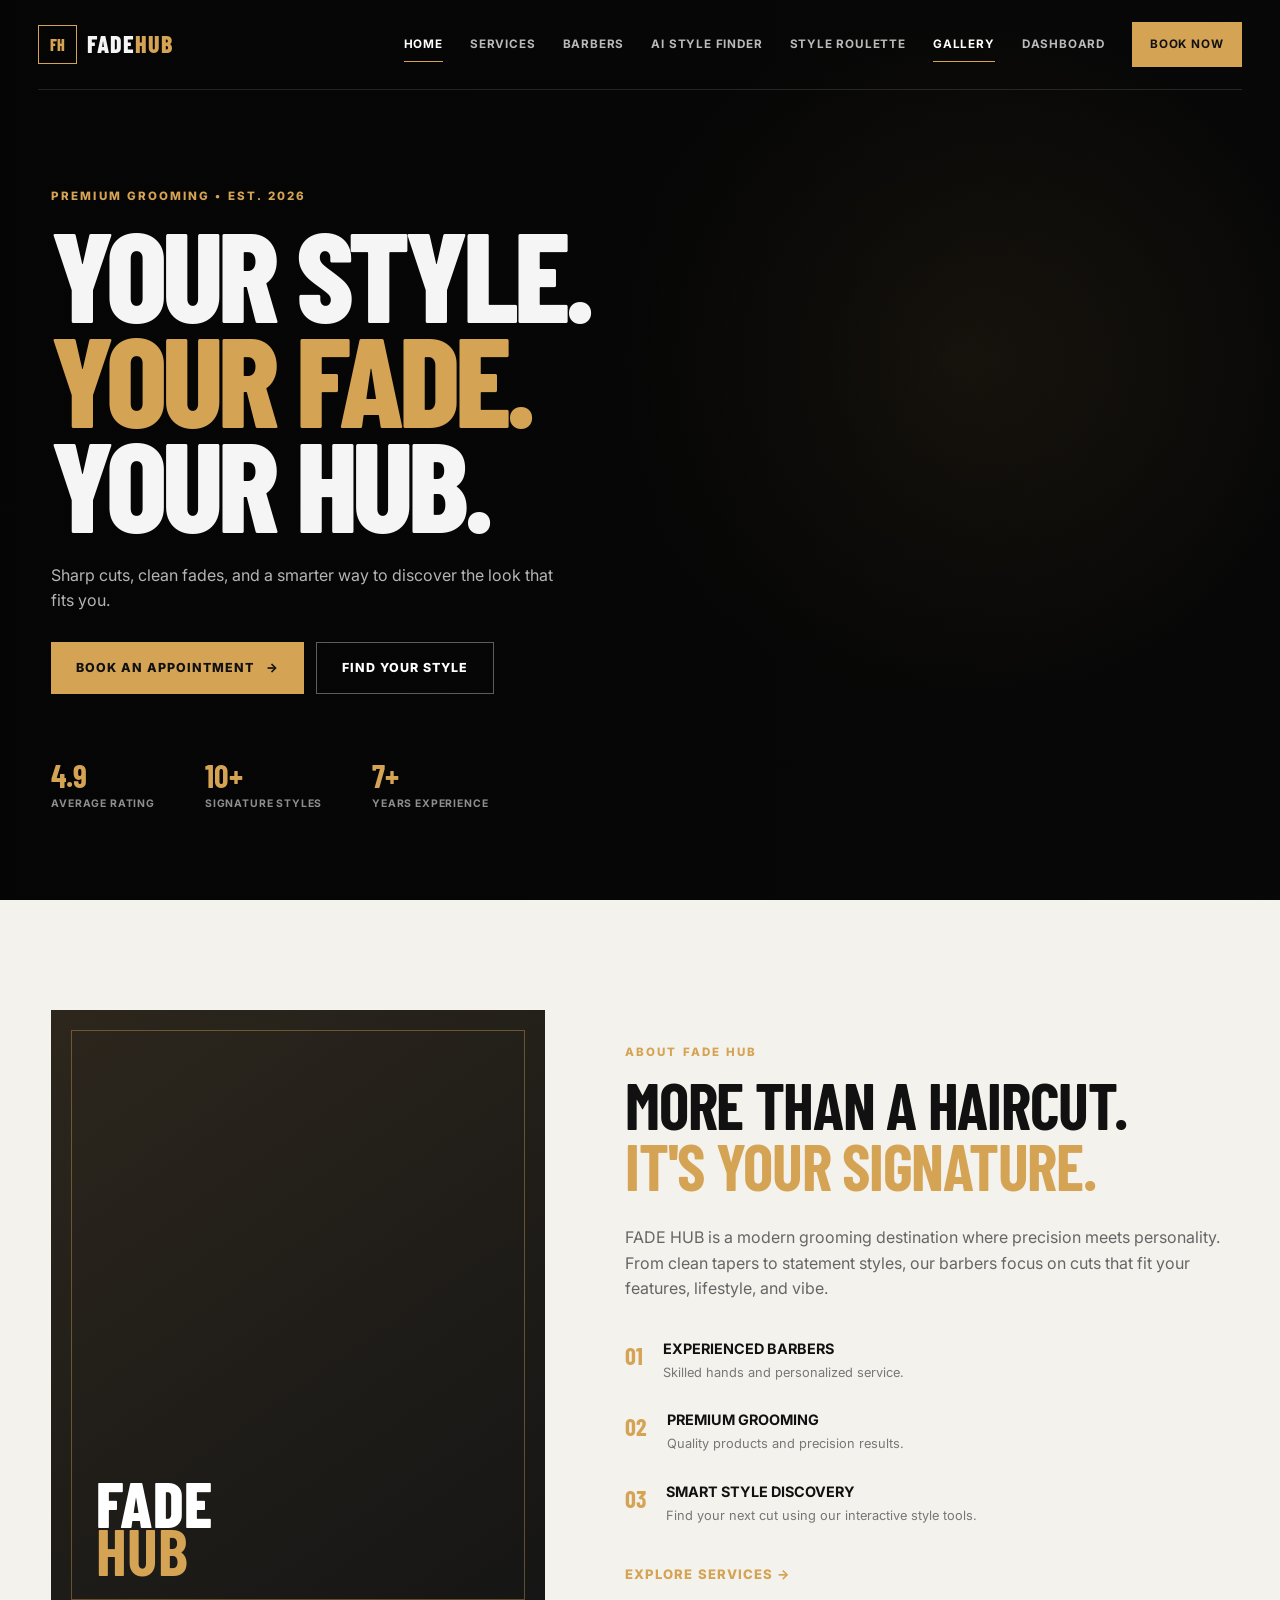
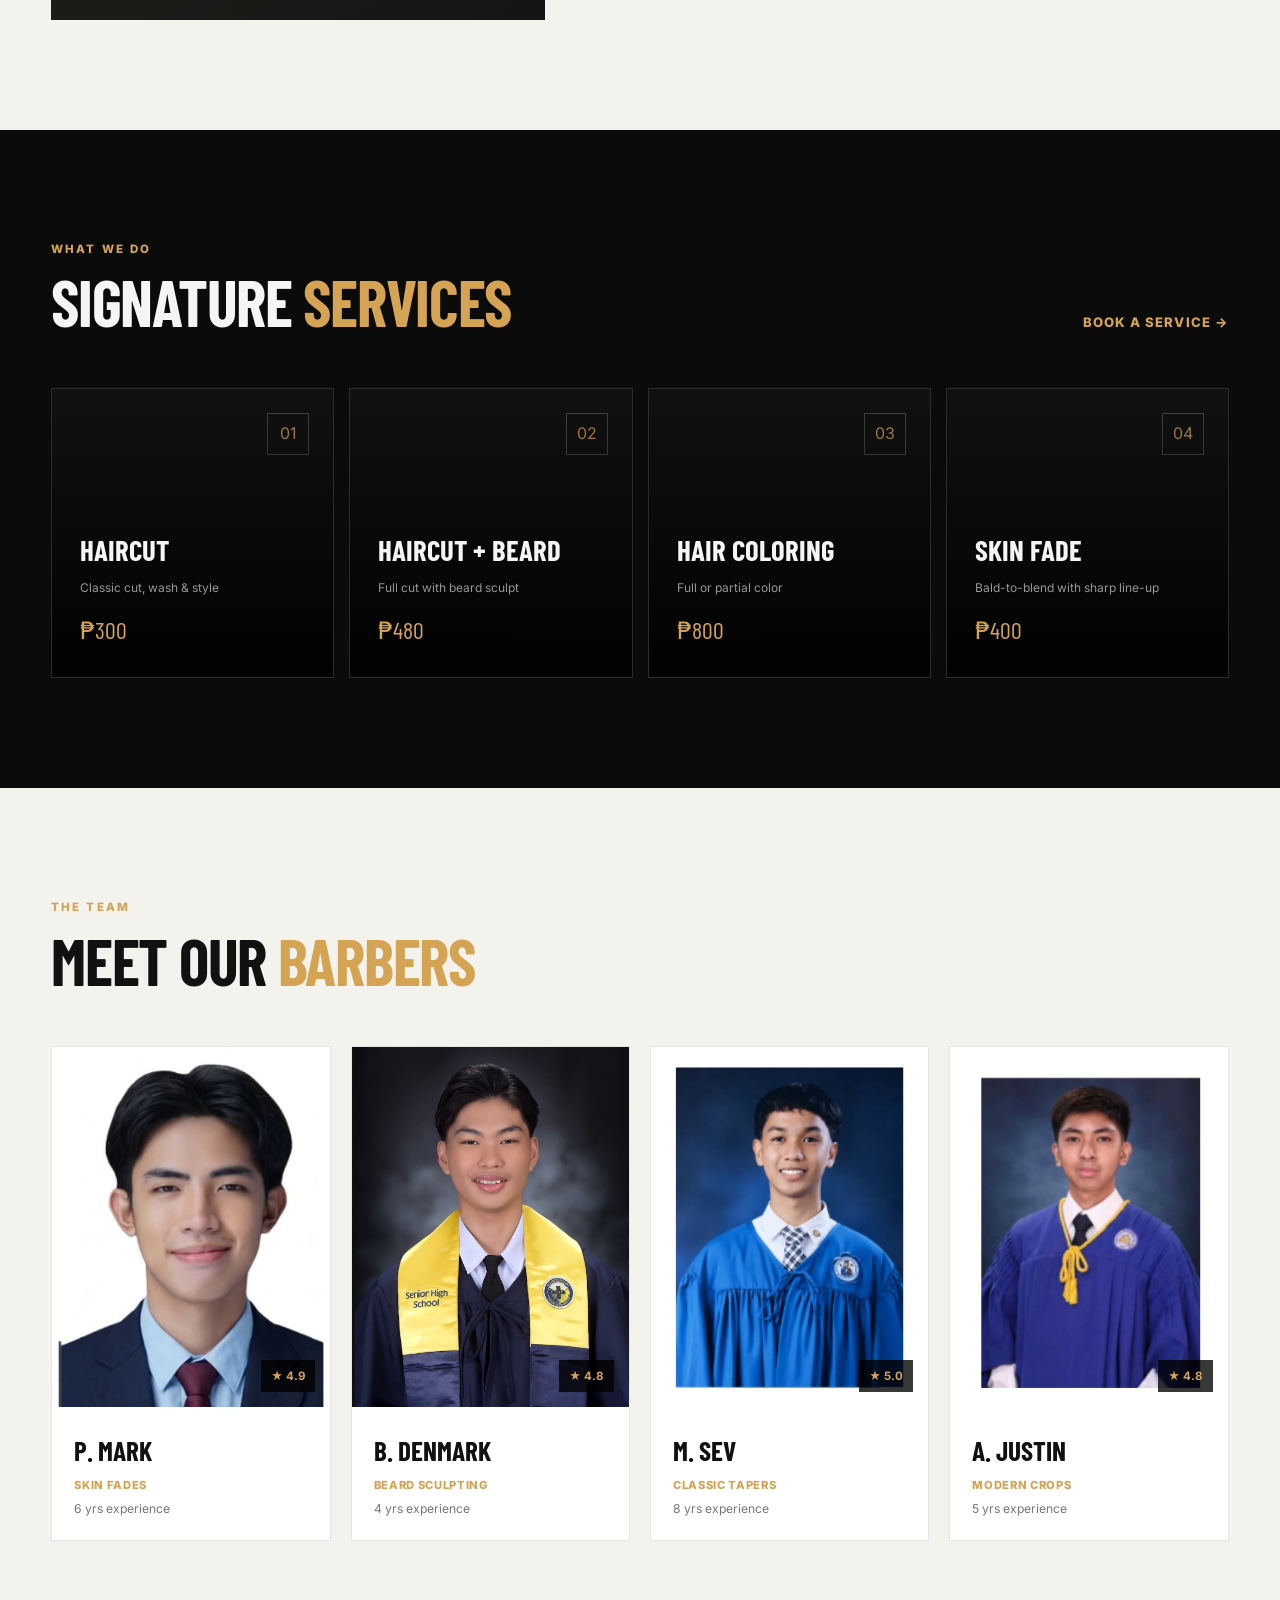
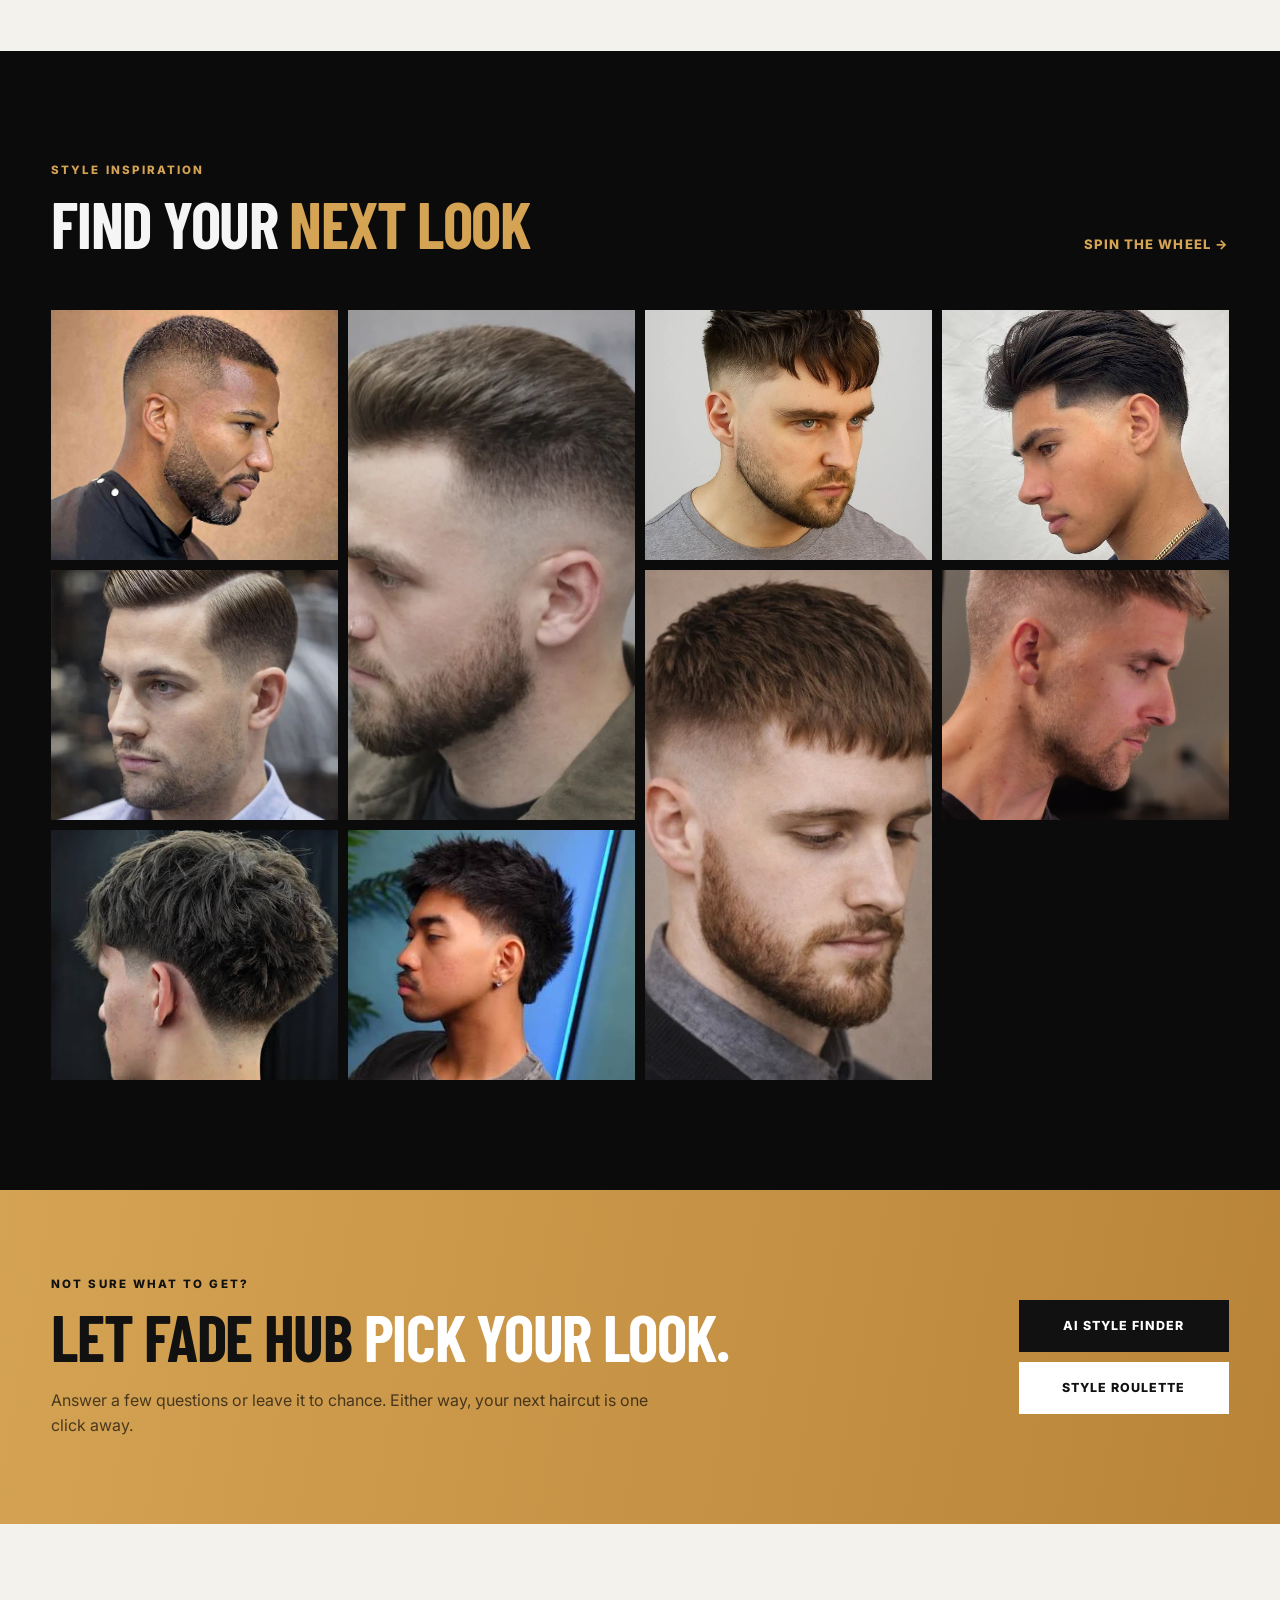
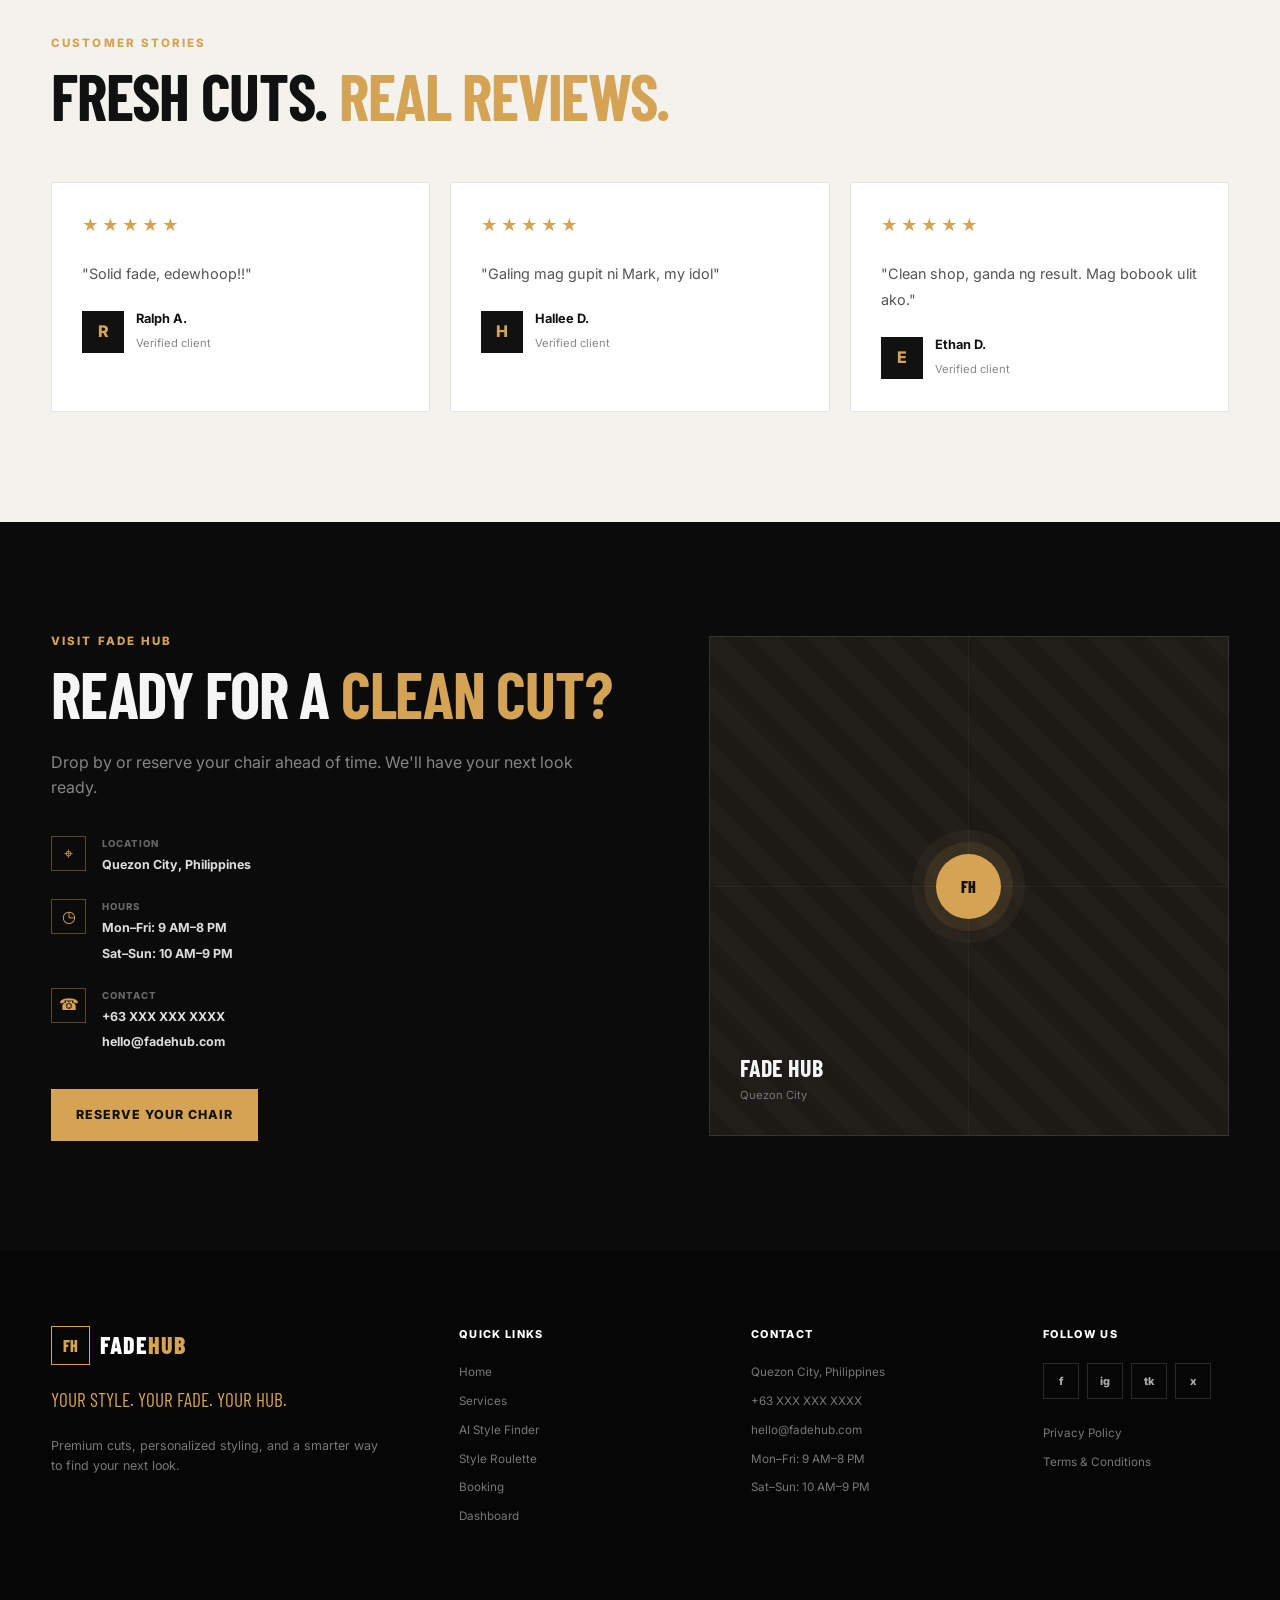
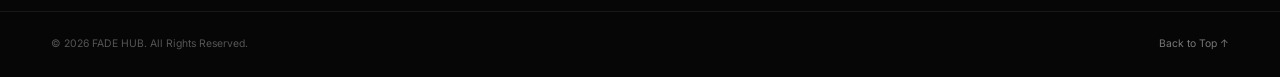
==== index.html @ aabc038d "Add files via upload" ====
<!DOCTYPE html>
<html lang="en">
<head>
    <meta charset="UTF-8">
    <meta name="viewport" content="width=device-width, initial-scale=1.0">

    <title>FADE HUB | Premium Barbershop</title>

    <meta
        name="description"
        content="FADE HUB — Premium grooming, modern styles, and personalized barbering."
    >

    <link rel="preconnect" href="https://fonts.googleapis.com">
    <link rel="preconnect" href="https://fonts.gstatic.com" crossorigin>

    <link
        href="https://fonts.googleapis.com/css2?family=Barlow+Condensed:wght@500;600;700;800&family=Inter:wght@400;500;600;700;800&display=swap"
        rel="stylesheet"
    >

    <link rel="stylesheet" href="style.css">
</head>

<body>

<!-- =========================
     HEADER
========================= -->

<header class="site-header">

    <nav class="navbar">

        <a href="index.html" class="logo">
            <span class="logo-box">FH</span>

            <span class="logo-text">
                FADE<span>HUB</span>
            </span>
        </a>

        <button
            class="menu-toggle"
            id="menuToggle"
            aria-label="Open navigation"
            aria-expanded="false"
            aria-controls="navMenu"
        >
            <span></span>
            <span></span>
            <span></span>
        </button>

        <div class="nav-menu" id="navMenu">

            <a href="index.html" class="active">
                Home
            </a>

            <a href="#services">
                Services
            </a>

            <a href="#barbers">
                Barbers
            </a>

            <a href="ai-style-finder.html">
                AI Style Finder
            </a>

            <a href="roulette.html">
                Style Roulette
            </a>

            <a href="#gallery">
                Gallery
            </a>

            <a href="dashboard.html">
                Dashboard
            </a>

            <a
                href="booking.html"
                class="nav-book-btn"
            >
                Book Now
            </a>

        </div>

    </nav>

</header>


<!-- =========================
     HERO
========================= -->

<section class="hero">

    <div class="hero-background"></div>

    <div class="hero-overlay"></div>

    <div class="hero-content">

        <p class="eyebrow">
            PREMIUM GROOMING • EST. 2026
        </p>

        <h1>
            YOUR STYLE.
            <br>

            <span>YOUR FADE.</span>

            <br>

            YOUR HUB.
        </h1>

        <p class="hero-description">
            Sharp cuts, clean fades, and a smarter way
            to discover the look that fits you.
        </p>

        <div class="hero-buttons">

            <a
                href="booking.html"
                class="btn btn-primary"
            >
                Book an Appointment
                <span>→</span>
            </a>

            <a
                href="ai-style-finder.html"
                class="btn btn-outline"
            >
                Find Your Style
            </a>

        </div>

        <div class="hero-stats">

            <div>
                <strong>4.9</strong>
                <span>Average Rating</span>
            </div>

            <div>
                <strong>10+</strong>
                <span>Signature Styles</span>
            </div>

            <div>
                <strong>7+</strong>
                <span>Years Experience</span>
            </div>

        </div>

    </div>

</section>


<!-- =========================
     ABOUT
========================= -->

<section class="section about-section"> 

    <div class="container about-grid">

        <div class="about-image">

            <div class="about-image-content">
                <span>FADE</span>
                <strong>HUB</strong>
            </div>

        </div>

        <div class="about-content">

            <p class="eyebrow">
                ABOUT FADE HUB
            </p>

            <h2>
                MORE THAN A HAIRCUT.
                <br>

                <span>IT'S YOUR SIGNATURE.</span>
            </h2>

            <p>
                FADE HUB is a modern grooming destination
                where precision meets personality.
                From clean tapers to statement styles,
                our barbers focus on cuts that fit your
                features, lifestyle, and vibe.
            </p>

            <div class="about-features">

                <div class="feature-item">

                    <span class="feature-number">
                        01
                    </span>

                    <div>
                        <h3>
                            Experienced Barbers
                        </h3>

                        <p>
                            Skilled hands and personalized service.
                        </p>
                    </div>

                </div>

                <div class="feature-item">

                    <span class="feature-number">
                        02
                    </span>

                    <div>
                        <h3>
                            Premium Grooming
                        </h3>

                        <p>
                            Quality products and precision results.
                        </p>
                    </div>

                </div>

                <div class="feature-item">

                    <span class="feature-number">
                        03
                    </span>

                    <div>
                        <h3>
                            Smart Style Discovery
                        </h3>

                        <p>
                            Find your next cut using our
                            interactive style tools.
                        </p>
                    </div>

                </div>

            </div>

            <a
                href="#services"
                class="text-link"
            >
                Explore Services →
            </a>

        </div>

    </div>

</section>


<!-- =========================
     SERVICES
========================= -->

<section
    class="section dark-section"
    id="services"
>

    <div class="container">

        <div class="section-heading">

            <div>

                <p class="eyebrow">
                    WHAT WE DO
                </p>

                <h2>
                    SIGNATURE
                    <span>SERVICES</span>
                </h2>

            </div>

            <a
                href="booking.html"
                class="text-link"
            >
                Book a Service →
            </a>

        </div>


        <div
            class="services-grid"
            id="servicesGrid"
        >

            <!-- Generated by JavaScript -->

        </div>

    </div>

</section>


<!-- =========================
     BARBERS
========================= -->

<section
    class="section"
    id="barbers"
>

    <div class="container">

        <div class="section-heading">

            <div>

                <p class="eyebrow">
                    THE TEAM
                </p>

                <h2>
                    MEET OUR
                    <span>BARBERS</span>
                </h2>

            </div>

        </div>


        <div
            class="barbers-grid"
            id="barbersGrid"
        >

            <!-- Generated by JavaScript -->

        </div>

    </div>

</section>


<!-- =========================
     GALLERY
========================= -->

<section
    class="section dark-section"
    id="gallery"
>

    <div class="container">

        <div class="section-heading">

            <div>

                <p class="eyebrow">
                    STYLE INSPIRATION
                </p>

                <h2>
                    FIND YOUR
                    <span>NEXT LOOK</span>
                </h2>

            </div>

            <a
                href="roulette.html"
                class="text-link"
            >
                Spin the Wheel →
            </a>

        </div>


        <div
            class="gallery-grid"
            id="galleryGrid"
        >

            <!-- Generated by JavaScript -->

        </div>

    </div>

</section>


<!-- =========================
     STYLE TOOLS
========================= -->

<section class="style-tools">

    <div class="container style-tools-inner">

        <div>

            <p class="eyebrow">
                NOT SURE WHAT TO GET?
            </p>

            <h2>
                LET FADE HUB
                <span>PICK YOUR LOOK.</span>
            </h2>

            <p>
                Answer a few questions or leave it
                to chance. Either way, your next
                haircut is one click away.
            </p>

        </div>


        <div class="style-tool-buttons">

            <a
                href="ai-style-finder.html"
                class="btn btn-dark"
            >
                AI Style Finder
            </a>

            <a
                href="roulette.html"
                class="btn btn-light"
            >
                Style Roulette
            </a>

        </div>

    </div>

</section>


<!-- =========================
     TESTIMONIALS
========================= -->

<section class="section">

    <div class="container">

        <div class="section-heading">

            <div>

                <p class="eyebrow">
                    CUSTOMER STORIES
                </p>

                <h2>
                    FRESH CUTS.
                    <span>REAL REVIEWS.</span>
                </h2>

            </div>

        </div>


        <div
            class="reviews-grid"
            id="reviewsGrid"
        >

            <!-- Generated by JavaScript -->

        </div>

    </div>

</section>


<!-- =========================
     CONTACT
========================= -->

<section class="section dark-section">

    <div class="container contact-grid">

        <div>

            <p class="eyebrow">
                VISIT FADE HUB
            </p>

            <h2>
                READY FOR A
                <span>CLEAN CUT?</span>
            </h2>

            <p class="contact-description">
                Drop by or reserve your chair ahead of time.
                We'll have your next look ready.
            </p>


            <div class="contact-info">

                <div class="contact-item">

                    <span>⌖</span>

                    <div>

                        <small>
                            LOCATION
                        </small>

                        <strong>
                            Quezon City, Philippines
                        </strong>

                    </div>

                </div>


                <div class="contact-item">

                    <span>◷</span>

                    <div>

                        <small>
                            HOURS
                        </small>

                        <strong>
                            Mon–Fri: 9 AM–8 PM
                            <br>
                            Sat–Sun: 10 AM–9 PM
                        </strong>

                    </div>

                </div>


                <div class="contact-item">

                    <span>☎</span>

                    <div>

                        <small>
                            CONTACT
                        </small>

                        <strong>
                            +63 XXX XXX XXXX
                            <br>
                            hello@fadehub.com
                        </strong>

                    </div>

                </div>

            </div>


            <a
                href="booking.html"
                class="btn btn-primary"
            >
                Reserve Your Chair
            </a>

        </div>


        <div class="map-placeholder">

            <div class="map-pin">
                FH
            </div>

            <div class="map-label">

                <strong>
                    FADE HUB
                </strong>

                <span>
                    Quezon City
                </span>

            </div>

        </div>

    </div>

</section>


<!-- =========================
     FOOTER
========================= -->

<footer class="footer">

    <div class="container footer-grid">

        <div class="footer-brand">

            <a
                href="index.html"
                class="logo"
            >

                <span class="logo-box">
                    FH
                </span>

                <span class="logo-text">    
                    FADE<span>HUB</span>
                </span>

            </a>

            <p class="footer-tagline">
                Your Style. Your Fade. Your Hub.
            </p>

            <p>
                Premium cuts, personalized styling,
                and a smarter way to find your next look.
            </p>

        </div>


        <div class="footer-column">

            <h4>
                QUICK LINKS
            </h4>

            <a href="index.html">
                Home
            </a>

            <a href="#services">
                Services
            </a>

            <a href="ai-style-finder.html">
                AI Style Finder
            </a>

            <a href="roulette.html">
                Style Roulette
            </a>

            <a href="booking.html">
                Booking
            </a>

            <a href="dashboard.html">
                Dashboard
            </a>

        </div>


        <div class="footer-column">

            <h4>
                CONTACT
            </h4>

            <p>
                Quezon City, Philippines
            </p>

            <p>
                +63 XXX XXX XXXX
            </p>

            <p>
                hello@fadehub.com
            </p>

            <p>
                Mon–Fri: 9 AM–8 PM
            </p>

            <p>
                Sat–Sun: 10 AM–9 PM
            </p>

        </div>


        <div class="footer-column">

            <h4>
                FOLLOW US
            </h4>

            <div class="social-links">

                <a href="#">
                    f
                </a>

                <a href="#">
                    ig
                </a>

                <a href="#">
                    tk
                </a>

                <a href="#">
                    x
                </a>

            </div>


            <div class="footer-legal">

                <a href="#">
                    Privacy Policy
                </a>

                <a href="#">
                    Terms & Conditions
                </a>

            </div>

        </div>

    </div>


    <div class="footer-bottom">

        <div class="container footer-bottom-inner">

            <span>
                © 2026 FADE HUB.
                All Rights Reserved.
            </span>

            <a href="#top">
                Back to Top ↑
            </a>

        </div>

    </div>

</footer>


<!-- =========================
     TOAST
========================= -->

<div
    class="toast"
    id="toast"
    role="status"
    aria-live="polite"
></div>


<script src="script.js"></script>

</body>
</html>
---- style.css ----
/* =========================================================
   FADE HUB — GLOBAL STYLES
   Premium Modern Barbershop
========================================================= */

:root {
    --bg: #0b0b0b;
    --bg-soft: #111111;
    --bg-card: #171717;
    --bg-light: #f4f2ed;

    --text: #f5f5f5;
    --text-dark: #111111;
    --muted: #a4a4a4;
    --muted-dark: #666666;

    --accent: #d5a354;
    --accent-light: #e7c17d;
    --border: rgba(255, 255, 255, 0.1);
    --border-dark: rgba(0, 0, 0, 0.1);

    --container: 1200px;
    --radius: 4px;

    --transition: 0.3s ease;
}

/* =========================================================
   RESET
========================================================= */

* {
    margin: 0;
    padding: 0;
    box-sizing: border-box;
}

html {
    scroll-behavior: smooth;
}

body {
    font-family: "Inter", sans-serif;
    background: var(--bg);
    color: var(--text);
    line-height: 1.6;
    overflow-x: hidden;
}

img {
    display: block;
    width: 100%;
}

a {
    color: inherit;
    text-decoration: none;
}

button,
input,
select,
textarea {
    font: inherit;
}

button {
    border: none;
    cursor: pointer;
}

ul {
    list-style: none;
}

/* =========================================================
   GLOBAL
========================================================= */

.container {
    width: min(92%, var(--container));
    margin: 0 auto;
}

.section {
    padding: 110px 0;
    background: var(--bg-light);
    color: var(--text-dark);
}

.dark-section {
    background: var(--bg);
    color: var(--text);
}

.eyebrow {
    margin-bottom: 14px;
    color: var(--accent);
    font-size: 0.72rem;
    font-weight: 800;
    letter-spacing: 0.18em;
}

.section-heading {
    display: flex;
    justify-content: space-between;
    align-items: end;
    gap: 30px;
    margin-bottom: 55px;
}

.section-heading h2,
.about-content h2,
.style-tools h2,
.contact-grid h2 {
    font-family: "Barlow Condensed", sans-serif;
    font-size: clamp(2.5rem, 5vw, 4.5rem);
    line-height: 0.95;
    text-transform: uppercase;
    letter-spacing: -0.02em;
}

.section-heading h2 span,
.about-content h2 span,
.style-tools h2 span,
.contact-grid h2 span {
    color: var(--accent);
}

.text-link {
    display: inline-flex;
    align-items: center;
    gap: 8px;
    color: var(--accent);
    font-size: 0.82rem;
    font-weight: 800;
    letter-spacing: 0.08em;
    text-transform: uppercase;
    transition: var(--transition);
}

.text-link:hover {
    color: var(--accent-light);
    transform: translateX(5px);
}

/* =========================================================
   BUTTONS
========================================================= */

.btn {
    min-height: 52px;
    padding: 0 25px;
    display: inline-flex;
    align-items: center;
    justify-content: center;
    gap: 12px;

    font-size: 0.78rem;
    font-weight: 800;
    letter-spacing: 0.08em;
    text-transform: uppercase;

    transition:
        transform var(--transition),
        background var(--transition),
        color var(--transition),
        border-color var(--transition);
}

.btn:hover {
    transform: translateY(-3px);
}

.btn-primary {
    background: var(--accent);
    color: #111;
}

.btn-primary:hover {
    background: var(--accent-light);
}

.btn-outline {
    background: transparent;
    border: 1px solid rgba(255, 255, 255, 0.35);
    color: #fff;
}

.btn-outline:hover {
    background: #fff;
    color: #111;
}

.btn-dark {
    background: #111;
    color: #fff;
}

.btn-light {
    background: #fff;
    color: #111;
}

.btn-light:hover {
    background: var(--accent);
}

/* =========================================================
   HEADER
========================================================= */

.site-header {
    position: absolute;
    top: 0;
    left: 0;
    z-index: 1000;
    width: 100%;
}

.navbar {
    width: min(94%, 1400px);
    min-height: 90px;
    margin: 0 auto;

    display: flex;
    align-items: center;
    justify-content: space-between;

    border-bottom: 1px solid rgba(255, 255, 255, 0.12);
}

.logo {
    display: inline-flex;
    align-items: center;
    gap: 10px;
}

.logo-box {
    width: 39px;
    height: 39px;

    display: grid;
    place-items: center;

    border: 1px solid var(--accent);

    color: var(--accent);

    font-family: "Barlow Condensed", sans-serif;
    font-size: 1rem;
    font-weight: 800;
}

.logo-text {
    font-family: "Barlow Condensed", sans-serif;
    font-size: 1.5rem;
    font-weight: 800;
    letter-spacing: 0.04em;
}

.logo-text span {
    color: var(--accent);
}

.nav-menu {
    display: flex;
    align-items: center;
    gap: 27px;
}

.nav-menu > a {
    position: relative;

    color: rgba(255, 255, 255, 0.72);

    font-size: 0.73rem;
    font-weight: 700;
    letter-spacing: 0.07em;
    text-transform: uppercase;

    transition: var(--transition);
}

.nav-menu > a:not(.nav-book-btn)::after {
    content: "";

    position: absolute;
    left: 0;
    bottom: -8px;

    width: 0;
    height: 1px;

    background: var(--accent);

    transition: width var(--transition);
}

.nav-menu > a:hover,
.nav-menu > a.active {
    color: #fff;
}

.nav-menu > a:hover::after,
.nav-menu > a.active::after {
    width: 100%;
}

.nav-menu .nav-book-btn {
    padding: 13px 18px;
    background: var(--accent);
    color: #111;
}

.nav-menu .nav-book-btn:hover {
    background: var(--accent-light);
}

.menu-toggle {
    display: none;

    width: 44px;
    height: 44px;

    background: transparent;
}

.menu-toggle span {
    display: block;
    width: 24px;
    height: 2px;
    margin: 5px auto;

    background: #fff;

    transition: var(--transition);
}

/* animated hamburger -> X, driven by .open on #menuToggle via JS */
.menu-toggle.open span:nth-child(1) {
    transform: translateY(7px) rotate(45deg);
}
.menu-toggle.open span:nth-child(2) {
    opacity: 0;
}
.menu-toggle.open span:nth-child(3) {
    transform: translateY(-7px) rotate(-45deg);
}

/* =========================================================
   HERO
========================================================= */

.hero {
    position: relative;
    min-height: 100vh;

    display: flex;
    align-items: center;

    overflow: hidden;

    background:
        radial-gradient(
            circle at 75% 40%,
            rgba(213, 163, 84, 0.16),
            transparent 32%
        ),
        #090909;
}

.hero-background {
    position: absolute;
    inset: 0;

    background-image:
        url("https://images.unsplash.com/photo-1621605815971-fbc98d665033?auto=format&fit=crop&w=2000&q=85");

    background-size: cover;
    background-position: center;
    opacity: 0.48;

    transform: scale(1.03);
}

.hero-overlay {
    position: absolute;
    inset: 0;

    background:
        linear-gradient(
            90deg,
            rgba(5, 5, 5, 0.96) 0%,
            rgba(5, 5, 5, 0.76) 45%,
            rgba(5, 5, 5, 0.35) 100%
        );
}

.hero-content {
    position: relative;
    z-index: 2;

    width: min(92%, var(--container));
    margin: 0 auto;

    padding-top: 100px;
}

.hero h1 {
    max-width: 850px;

    font-family: "Barlow Condensed", sans-serif;
    font-size: clamp(4rem, 10vw, 8.5rem);
    font-weight: 800;
    line-height: 0.82;
    letter-spacing: -0.04em;
    text-transform: uppercase;
}

.hero h1 span {
    color: var(--accent);
}

.hero-description {
    max-width: 520px;
    margin: 28px 0;

    color: rgba(255, 255, 255, 0.7);
    font-size: 1rem;
}

.hero-buttons {
    display: flex;
    flex-wrap: wrap;
    gap: 12px;
}

.hero-stats {
    display: flex;
    gap: 50px;
    margin-top: 65px;
}

.hero-stats div {
    display: flex;
    flex-direction: column;
}

.hero-stats strong {
    color: var(--accent);

    font-family: "Barlow Condensed", sans-serif;
    font-size: 2rem;
    line-height: 1;
}

.hero-stats span {
    margin-top: 5px;

    color: rgba(255, 255, 255, 0.55);

    font-size: 0.65rem;
    font-weight: 700;
    letter-spacing: 0.08em;
    text-transform: uppercase;
}

/* =========================================================
   ABOUT
========================================================= */

.about-grid {
    display: grid;
    grid-template-columns: 0.9fr 1.1fr;
    gap: 80px;
    align-items: center;
}

.about-image {
    position: relative;
    min-height: 610px;

    overflow: hidden;

    background:
        linear-gradient(
            145deg,
            rgba(213, 163, 84, 0.12),
            transparent
        ),
        #151515;
}

.about-image::before {
    content: "";

    position: absolute;
    inset: 20px;

    border: 1px solid rgba(213, 163, 84, 0.4);
}

.about-image::after {
    content: "";

    position: absolute;
    inset: 0;

    background:
        url("https://images.unsplash.com/photo-1622288432450-277d0fef5ed5?auto=format&fit=crop&w=1200&q=85")
        center / cover;

    opacity: 0.72;
    mix-blend-mode: luminosity;
}

.about-image-content {
    position: absolute;
    z-index: 2;
    bottom: 45px;
    left: 45px;

    display: flex;
    flex-direction: column;

    font-family: "Barlow Condensed", sans-serif;
    font-size: 4rem;
    line-height: 0.75;
    font-weight: 800;
}

.about-image-content span {
    color: #fff;
}

.about-image-content strong {
    color: var(--accent);
}

.about-content > p:not(.eyebrow) {
    max-width: 650px;
    margin: 28px 0;

    color: #666;
}

.about-features {
    display: grid;
    gap: 25px;
    margin: 35px 0;
}

.feature-item {
    display: flex;
    gap: 20px;
}

.feature-number {
    color: var(--accent);

    font-family: "Barlow Condensed", sans-serif;
    font-size: 1.5rem;
    font-weight: 700;
}

.feature-item h3 {
    margin-bottom: 3px;

    font-size: 0.9rem;
    text-transform: uppercase;
}

.feature-item p {
    color: #777;
    font-size: 0.8rem;
}

/* =========================================================
   SERVICES
========================================================= */

.services-grid {
    display: grid;
    grid-template-columns: repeat(4, 1fr);
    gap: 15px;
}

.service-card {
    position: relative;

    min-height: 290px;
    padding: 28px;

    display: flex;
    flex-direction: column;
    justify-content: end;

    overflow: hidden;

    background: #141414;

    border: 1px solid var(--border);

    transition:
        transform var(--transition),
        border-color var(--transition);
}

.service-card:hover {
    transform: translateY(-7px);
    border-color: rgba(213, 163, 84, 0.5);
}

.service-card::before {
    content: "";

    position: absolute;
    inset: 0;

    background:
        linear-gradient(
            to top,
            rgba(0, 0, 0, 0.95),
            rgba(0, 0, 0, 0.15)
        );

    z-index: 1;
}

.service-card-bg {
    position: absolute;
    inset: 0;

    background-size: cover;
    background-position: center;

    opacity: 0.55;

    transition:
        transform 0.6s ease,
        opacity var(--transition);
}

.service-card:hover .service-card-bg {
    transform: scale(1.08);
    opacity: 0.7;
}

.service-card-content {
    position: relative;
    z-index: 2;
}

.service-icon {
    position: absolute;
    top: 24px;
    right: 24px;

    width: 42px;
    height: 42px;

    display: grid;
    place-items: center;

    border: 1px solid rgba(255, 255, 255, 0.25);

    color: var(--accent);
}

.service-card h3 {
    font-family: "Barlow Condensed", sans-serif;
    font-size: 1.8rem;
    text-transform: uppercase;
}

.service-card p {
    margin: 5px 0 14px;

    color: rgba(255, 255, 255, 0.58);
    font-size: 0.75rem;
}

.service-price {
    color: var(--accent);

    font-family: "Barlow Condensed", sans-serif;
    font-size: 1.5rem;
}

/* =========================================================
   BARBERS
========================================================= */

.barbers-grid {
    display: grid;
    grid-template-columns: repeat(4, 1fr);
    gap: 20px;
}

.barber-card {
    overflow: hidden;
    background: #fff;
    border: 1px solid var(--border-dark);

    transition:
        transform var(--transition),
        box-shadow var(--transition);
}

.barber-card:hover {
    transform: translateY(-6px);
    box-shadow: 0 20px 50px rgba(0, 0, 0, 0.08);
}

.barber-image {
    position: relative;
    height: 360px;
    overflow: hidden;
    background: #eee;
}

.barber-image img {
    height: 100%;
    object-fit: cover;

    transition: transform 0.6s ease;
}

.barber-card:hover .barber-image img {
    transform: scale(1.05);
}

.barber-rating {
    position: absolute;
    right: 15px;
    bottom: 15px;

    padding: 7px 10px;

    background: rgba(0, 0, 0, 0.78);

    color: var(--accent);

    font-size: 0.72rem;
    font-weight: 700;
}

.barber-info {
    padding: 22px;
}

.barber-info h3 {
    font-family: "Barlow Condensed", sans-serif;
    font-size: 1.7rem;
    text-transform: uppercase;
}

.barber-specialty {
    margin: 4px 0;

    color: var(--accent);

    font-size: 0.7rem;
    font-weight: 800;
    letter-spacing: 0.06em;
    text-transform: uppercase;
}

.barber-experience {
    color: #777;
    font-size: 0.76rem;
}

/* =========================================================
   GALLERY
========================================================= */

.gallery-grid {
    display: grid;
    grid-template-columns: repeat(4, 1fr);
    grid-auto-rows: 250px;
    gap: 10px;
}

.gallery-item {
    position: relative;
    overflow: hidden;
    background: #171717;
    cursor: pointer;
}

.gallery-item:nth-child(2),
.gallery-item:nth-child(6) {
    grid-row: span 2;
}

.gallery-item img {
    width: 100%;
    height: 100%;
    object-fit: cover;

    transition: transform 0.6s ease;
}

.gallery-item:hover img {
    transform: scale(1.07);
}

.gallery-overlay {
    position: absolute;
    inset: 0;

    display: flex;
    align-items: end;

    padding: 20px;

    background:
        linear-gradient(
            transparent 50%,
            rgba(0, 0, 0, 0.8)
        );

    opacity: 0;

    transition: opacity var(--transition);
}

.gallery-item:hover .gallery-overlay {
    opacity: 1;
}

.gallery-overlay strong {
    font-family: "Barlow Condensed", sans-serif;
    font-size: 1.4rem;
    text-transform: uppercase;
}

/* =========================================================
   STYLE TOOLS
========================================================= */

.style-tools {
    padding: 85px 0;

    background:
        linear-gradient(
            100deg,
            var(--accent),
            #b98438
        );

    color: #111;
}

.style-tools-inner {
    display: flex;
    justify-content: space-between;
    align-items: center;
    gap: 50px;
}

.style-tools .eyebrow {
    color: #111;
}

.style-tools h2 {
    max-width: 700px;
}

.style-tools h2 span {
    color: #fff;
}

.style-tools p:not(.eyebrow) {
    max-width: 600px;
    margin-top: 20px;
    color: rgba(0, 0, 0, 0.65);
}

.style-tool-buttons {
    display: flex;
    flex-direction: column;
    gap: 10px;
    min-width: 210px;
}

/* =========================================================
   REVIEWS
========================================================= */

.reviews-grid {
    display: grid;
    grid-template-columns: repeat(3, 1fr);
    gap: 20px;
}

.review-card {
    padding: 30px;

    background: #fff;

    border: 1px solid var(--border-dark);

    transition: transform var(--transition);
}

.review-card:hover {
    transform: translateY(-5px);
}

.review-stars {
    color: var(--accent);
    letter-spacing: 3px;
}

.review-text {
    margin: 22px 0;

    color: #555;

    font-size: 0.9rem;
    line-height: 1.8;
}

.reviewer {
    display: flex;
    align-items: center;
    gap: 12px;
}

.reviewer-avatar {
    width: 42px;
    height: 42px;

    display: grid;
    place-items: center;

    background: #111;

    color: var(--accent);

    font-weight: 800;
}

.reviewer strong {
    display: block;
    font-size: 0.8rem;
}

.reviewer span {
    color: #888;
    font-size: 0.7rem;
}

/* =========================================================
   CONTACT
========================================================= */

.contact-grid {
    display: grid;
    grid-template-columns: 1fr 0.9fr;
    gap: 80px;
    align-items: center;
}

.contact-description {
    max-width: 550px;
    margin: 25px 0 35px;

    color: #858585;
}

.contact-info {
    display: grid;
    gap: 22px;
    margin-bottom: 35px;
}

.contact-item {
    display: flex;
    align-items: flex-start;
    gap: 16px;
}

.contact-item > span {
    width: 35px;
    height: 35px;

    display: grid;
    place-items: center;

    border: 1px solid rgba(213, 163, 84, 0.4);

    color: var(--accent);
}

.contact-item small {
    display: block;

    color: #666;

    font-size: 0.6rem;
    font-weight: 800;
    letter-spacing: 0.1em;
}

.contact-item strong {
    color: #ddd;
    font-size: 0.78rem;
}

.map-placeholder {
    min-height: 500px;

    position: relative;

    display: flex;
    align-items: center;
    justify-content: center;

    overflow: hidden;

    background:
        linear-gradient(
            rgba(213, 163, 84, 0.05),
            rgba(213, 163, 84, 0.05)
        ),
        repeating-linear-gradient(
            45deg,
            #131313,
            #131313 20px,
            #171717 20px,
            #171717 40px
        );

    border: 1px solid var(--border);
}

.map-placeholder::before,
.map-placeholder::after {
    content: "";

    position: absolute;

    background: rgba(255, 255, 255, 0.04);
}

.map-placeholder::before {
    width: 100%;
    height: 1px;
}

.map-placeholder::after {
    width: 1px;
    height: 100%;
}

.map-pin {
    position: relative;
    z-index: 2;

    width: 65px;
    height: 65px;

    display: grid;
    place-items: center;

    border-radius: 50%;

    background: var(--accent);

    color: #111;

    font-family: "Barlow Condensed", sans-serif;
    font-weight: 800;

    box-shadow:
        0 0 0 12px rgba(213, 163, 84, 0.1),
        0 0 0 24px rgba(213, 163, 84, 0.05);
}

.map-label {
    position: absolute;
    z-index: 2;
    bottom: 30px;
    left: 30px;

    display: flex;
    flex-direction: column;
}

.map-label strong {
    font-family: "Barlow Condensed", sans-serif;
    font-size: 1.5rem;
}

.map-label span {
    color: #777;
    font-size: 0.7rem;
}

/* =========================================================
   FOOTER
========================================================= */

.footer {
    background: #060606;
    color: #fff;
}

.footer-grid {
    display: grid;
    grid-template-columns: 1.5fr 1fr 1fr 0.8fr;
    gap: 60px;
    padding: 75px 0;
}

.footer-brand > p {
    max-width: 340px;
    margin-top: 20px;

    color: #777;
    font-size: 0.78rem;
}

.footer-tagline {
    color: var(--accent) !important;

    font-family: "Barlow Condensed", sans-serif;
    font-size: 1.2rem !important;
    text-transform: uppercase;
}

.footer-column {
    display: flex;
    flex-direction: column;
    align-items: flex-start;
}

.footer-column h4 {
    margin-bottom: 20px;

    color: #fff;

    font-size: 0.68rem;
    font-weight: 800;
    letter-spacing: 0.12em;
}

.footer-column a,
.footer-column p {
    margin-bottom: 10px;

    color: #777;

    font-size: 0.73rem;

    transition: color var(--transition);
}

.footer-column a:hover {
    color: var(--accent);
}

.social-links {
    display: flex;
    gap: 8px;
    margin-bottom: 25px;
}

.social-links a {
    width: 36px;
    height: 36px;

    display: grid;
    place-items: center;

    margin: 0;

    border: 1px solid #292929;

    color: #aaa;

    font-size: 0.68rem;
    font-weight: 800;

    transition: var(--transition);
}

.social-links a:hover {
    background: var(--accent);
    border-color: var(--accent);
    color: #111;
}

.footer-legal {
    display: flex;
    flex-direction: column;
}

.footer-bottom {
    border-top: 1px solid #181818;
}

.footer-bottom-inner {
    min-height: 65px;

    display: flex;
    align-items: center;
    justify-content: space-between;

    color: #555;

    font-size: 0.65rem;
}

.footer-bottom-inner a {
    color: #777;
}

.footer-bottom-inner a:hover {
    color: var(--accent);
}

/* =========================================================
   TOAST
========================================================= */

.toast {
    position: fixed;
    z-index: 9999;

    right: 25px;
    bottom: 25px;

    max-width: 340px;
    padding: 15px 20px;

    background: #171717;

    border-left: 3px solid var(--accent);

    color: #fff;

    font-size: 0.8rem;

    box-shadow: 0 15px 50px rgba(0, 0, 0, 0.35);

    transform: translateY(130px);
    opacity: 0;

    transition:
        transform 0.35s ease,
        opacity 0.35s ease;
}

.toast.show {
    transform: translateY(0);
    opacity: 1;
}

/* =========================================================
   ANIMATIONS
========================================================= */

@keyframes fadeUp {
    from {
        opacity: 0;
        transform: translateY(25px);
    }

    to {
        opacity: 1;
        transform: translateY(0);
    }
}

.hero-content > * {
    animation: fadeUp 0.8s ease both;
}

.hero-content .eyebrow {
    animation-delay: 0.1s;
}

.hero-content h1 {
    animation-delay: 0.2s;
}

.hero-description {
    animation-delay: 0.3s;
}

.hero-buttons {
    animation-delay: 0.4s;
}

.hero-stats {
    animation-delay: 0.5s;
}

/* =========================================================
   STYLE ROULETTE (pages/roulette.html)
========================================================= */

.wheel-zone {
    display: flex;
    flex-direction: column;
    align-items: center;
    gap: 34px;
}

.wheel-outer {
    position: relative;
    width: 320px;
    height: 320px;
}

.wheel-pointer {
    position: absolute;
    top: -16px;
    left: 50%;
    z-index: 3;
    transform: translateX(-50%);
    width: 0;
    height: 0;
    border-left: 14px solid transparent;
    border-right: 14px solid transparent;
    border-top: 24px solid var(--accent);
}

.wheel {
    position: relative;
    width: 100%;
    height: 100%;
    border-radius: 50%;
    border: 6px solid var(--accent);
    box-shadow: 0 20px 60px rgba(0, 0, 0, 0.5);
    transition: transform 4.1s cubic-bezier(0.17, 0.67, 0.23, 1);
}

.wheel-labels {
    position: absolute;
    inset: 0;
}

/* thin dividers between slices (10 slices = every 36deg) */
.wheel::after {
    content: "";
    position: absolute;
    inset: 0;
    border-radius: 50%;
    pointer-events: none;
    background: repeating-conic-gradient(
        from 0deg,
        rgba(0, 0, 0, 0.45) 0deg 0.8deg,
        transparent 0.8deg 36deg
    );
}

/* each label is a "spoke" from the wheel center to the rim, rotated to its
   slice; the text sits at the rim end of the spoke */
.wheel-label {
    position: absolute;
    top: 50%;
    left: 50%;
    width: 50%;
    height: 0;
    transform-origin: 0 50%;
    pointer-events: none;
}

.wheel-label span {
    position: absolute;
    right: 16px;
    top: 0;
    transform: translateY(-50%);
    white-space: nowrap;
    font-size: 0.64rem;
    font-weight: 800;
    letter-spacing: 0.06em;
    text-transform: uppercase;
}

.wheel-label.flip span {
    transform: translateY(-50%) rotate(180deg);
}

.wheel-pointer {
    filter: drop-shadow(0 3px 4px rgba(0, 0, 0, 0.5));
}

.btn:disabled {
    opacity: 0.6;
    cursor: not-allowed;
    transform: none;
}

.wheel-hub {
    position: absolute;
    top: 50%;
    left: 50%;
    transform: translate(-50%, -50%);
    z-index: 2;
    width: 54px;
    height: 54px;
    border-radius: 50%;
    background: var(--bg);
    border: 3px solid var(--accent);
}

.result-card {
    display: none;
    max-width: 440px;
    padding: 30px;
    background: #141414;
    border: 1px solid var(--border);
    text-align: center;
}

.result-card.show {
    display: block;
}

.result-card h3 {
    font-family: "Barlow Condensed", sans-serif;
    font-size: 2rem;
    text-transform: uppercase;
    color: var(--accent);
}

.result-card p {
    margin-top: 10px;
    color: rgba(255, 255, 255, 0.65);
    font-size: 0.85rem;
}

.match-tag {
    display: inline-block;
    margin-top: 14px;
    padding: 5px 14px;
    background: rgba(213, 163, 84, 0.15);
    color: var(--accent);
    font-size: 0.68rem;
    font-weight: 800;
    letter-spacing: 0.06em;
    text-transform: uppercase;
}

.result-actions {
    display: flex;
    gap: 10px;
    margin-top: 20px;
}

.result-actions .btn {
    flex: 1;
}

/* =========================================================
   AI STYLE FINDER (pages/ai-style-finder.html)
========================================================= */

.quiz-card {
    max-width: 680px;
    padding: 34px;
    background: #141414;
    border: 1px solid var(--border);
}

.quiz-row {
    margin-bottom: 26px;
}

.quiz-row label {
    display: block;
    margin-bottom: 12px;
    color: rgba(255, 255, 255, 0.55);
    font-size: 0.68rem;
    font-weight: 800;
    letter-spacing: 0.1em;
    text-transform: uppercase;
}

.quiz-opts {
    display: flex;
    flex-wrap: wrap;
    gap: 8px;
}

.quiz-opt {
    padding: 10px 18px;
    background: transparent;
    border: 1px solid var(--border);
    color: #fff;
    font-size: 0.78rem;
    transition: var(--transition);
}

.quiz-opt:hover {
    border-color: var(--accent);
}

.quiz-opt.sel {
    background: var(--accent);
    border-color: var(--accent);
    color: #111;
    font-weight: 700;
}

.rec-grid {
    display: grid;
    grid-template-columns: repeat(3, 1fr);
    gap: 20px;
    margin-top: 40px;
}

.rec-card {
    padding: 26px;
    background: #141414;
    border: 1px solid var(--border);
}

.rec-card h3 {
    font-family: "Barlow Condensed", sans-serif;
    font-size: 1.6rem;
    text-transform: uppercase;
    color: #fff;
}

.rec-card p {
    margin-top: 8px;
    color: rgba(255, 255, 255, 0.6);
    font-size: 0.8rem;
}

.rec-why {
    color: var(--accent) !important;
    font-size: 0.72rem !important;
}

.page-hero {
    padding: 160px 0 60px;
    text-align: center;
}

.page-hero h1 {
    font-family: "Barlow Condensed", sans-serif;
    font-size: clamp(2.8rem, 6vw, 5rem);
    text-transform: uppercase;
    line-height: 0.95;
}

.page-hero h1 span {
    color: var(--accent);
}

.page-hero p {
    max-width: 520px;
    margin: 18px auto 0;
    color: rgba(255, 255, 255, 0.6);
}

@media (max-width: 760px) {
    .rec-grid {
        grid-template-columns: 1fr;
    }
    .wheel-outer {
        width: 260px;
        height: 260px;
    }
    .wheel-label span {
        font-size: 0.5rem;
        right: 12px;
    }
}

/* =========================================================
   BOOKING FORM (pages/booking.html)
========================================================= */

.form-card {
    max-width: 680px;
    padding: 34px;
    background: #141414;
    border: 1px solid var(--border);
}

.form-grid {
    display: grid;
    grid-template-columns: 1fr 1fr;
    gap: 20px;
}

.field {
    display: flex;
    flex-direction: column;
    gap: 8px;
    margin-bottom: 20px;
}

.field label {
    color: rgba(255, 255, 255, 0.55);
    font-size: 0.68rem;
    font-weight: 800;
    letter-spacing: 0.1em;
    text-transform: uppercase;
}

.field select,
.field input,
.field textarea {
    background: #0b0b0b;
    border: 1px solid var(--border);
    color: #fff;
    padding: 13px 14px;
    font-size: 0.88rem;
}

.field select:focus,
.field input:focus,
.field textarea:focus {
    outline: none;
    border-color: var(--accent);
}

.field select {
    accent-color: var(--accent);
}

.field select option {
    background: #0b0b0b;
    color: #fff;
}

.field select option:checked,
.field select option:hover,
.field select option:focus {
    background: var(--accent);
    color: #111;
}

.field textarea {
    resize: vertical;
    min-height: 90px;
}

.confirm-box {
    display: none;
    margin-top: 22px;
    padding: 20px;
    background: rgba(213, 163, 84, 0.08);
    border: 1px solid var(--accent);
}

.confirm-box.show {
    display: block;
}

.confirm-box p {
    color: #fff;
    font-size: 0.85rem;
}

/* =========================================================
   DASHBOARD (pages/dashboard.html)
========================================================= */

.dash-grid {
    display: grid;
    grid-template-columns: 1.2fr 0.8fr;
    gap: 24px;
    align-items: start;
}

.card {
    padding: 26px;
    background: #141414;
    border: 1px solid var(--border);
    margin-bottom: 20px;
}

.card h3 {
    font-family: "Barlow Condensed", sans-serif;
    font-size: 1.3rem;
    text-transform: uppercase;
    color: #fff;
}

.stat-row {
    display: flex;
    gap: 30px;
    flex-wrap: wrap;
    margin-bottom: 40px;
}

.stat {
    border-left: 2px solid var(--accent);
    padding-left: 14px;
}

.stat b {
    display: block;
    font-family: "Barlow Condensed", sans-serif;
    font-size: 1.9rem;
    color: #fff;
}

.stat span {
    color: rgba(255, 255, 255, 0.5);
    font-size: 0.68rem;
    letter-spacing: 0.06em;
    text-transform: uppercase;
}

.hist-item {
    display: flex;
    align-items: center;
    gap: 16px;
    padding: 16px 0;
    border-bottom: 1px solid var(--border);
}

.hist-item:last-child {
    border-bottom: none;
}

.hist-thumb {
    flex-shrink: 0;
    width: 54px;
    height: 54px;
    background: linear-gradient(160deg, #2b2419, #171410 70%);
}

.hist-info {
    flex: 1;
}

.hist-info b {
    color: #fff;
    font-size: 0.9rem;
}

.hist-meta {
    margin-top: 4px;
    color: rgba(255, 255, 255, 0.5);
    font-size: 0.72rem;
}

.fav-grid {
    display: grid;
    grid-template-columns: repeat(4, 1fr);
    gap: 16px;
}

.fav-card {
    padding: 16px;
    background: #141414;
    border: 1px solid var(--border);
    text-align: center;
}

.fav-thumb {
    height: 220px;
    margin-bottom: 12px;
    background: linear-gradient(160deg, #2b2419, #171410 70%);
    overflow: hidden;
}

.fav-thumb img {
    height: 100%;
    object-fit: cover;
    object-position: center 25%;
}

.fav-thumb--lower img {
    object-position: center 35%;
}

.fav-card p {
    margin-bottom: 12px;
    color: #fff;
    font-size: 0.8rem;
}

.quick-links {
    display: flex;
    flex-direction: column;
    gap: 10px;
}

@media (max-width: 900px) {
    .dash-grid {
        grid-template-columns: 1fr;
    }
    .form-grid,
    .fav-grid {
        grid-template-columns: 1fr;
    }
}

/* =========================================================
   ROULETTE PAGE — DARK THEME (roulette.html)
   Same palette, buttons, and heading style as the dashboard
========================================================= */

.site-header.solid {
    position: relative;
    background: var(--bg);
}

.roulette-section {
    padding: 80px 0 110px;
    background: var(--bg);
    color: var(--text);
}

.roulette-top {
    display: grid;
    grid-template-columns: 1fr 1fr;
    gap: 40px;
    align-items: end;
    margin-bottom: 56px;
}

.roulette-eyebrow {
    margin-bottom: 14px;
    color: var(--accent);
    font-size: 0.72rem;
    font-weight: 800;
    letter-spacing: 0.18em;
}

.roulette-title {
    font-family: "Barlow Condensed", sans-serif;
    font-size: clamp(3.8rem, 9vw, 6.6rem);
    font-weight: 800;
    line-height: 0.86;
    letter-spacing: -0.02em;
    text-transform: uppercase;
}

.roulette-title span {
    color: var(--accent);
}

.roulette-intro {
    max-width: 340px;
    justify-self: end;
    color: var(--muted);
    font-size: 0.9rem;
}

.roulette-main {
    display: grid;
    grid-template-columns: 1fr 1fr;
    gap: 60px;
    align-items: center;
}

.roulette-main .wheel-zone {
    width: 340px;
    gap: 46px;
}

/* ---- wheel ---- */

.roulette-section .wheel-outer {
    width: 340px;
    height: 340px;
}

.roulette-section .wheel {
    border: 8px solid var(--accent);
    box-shadow: 0 30px 70px rgba(0, 0, 0, 0.6);
}

/* thin inner ring */
.roulette-section .wheel::before {
    content: "";
    position: absolute;
    inset: 14px;
    border-radius: 50%;
    border: 1px solid rgba(0, 0, 0, 0.25);
    pointer-events: none;
}

.roulette-section .wheel::after {
    background: repeating-conic-gradient(
        from 0deg,
        rgba(0, 0, 0, 0.35) 0deg 0.6deg,
        transparent 0.6deg 36deg
    );
}

.roulette-section .wheel-pointer {
    top: -20px;
    border-left-width: 13px;
    border-right-width: 13px;
    border-top: 22px solid #fff;
}

.roulette-section .wheel-hub {
    width: 72px;
    height: 72px;
    display: flex;
    flex-direction: column;
    align-items: center;
    justify-content: center;
    background: var(--bg);
    border: 5px solid var(--accent);
    font-family: "Barlow Condensed", sans-serif;
    line-height: 0.85;
    text-transform: uppercase;
}

.roulette-section .wheel-hub strong {
    font-size: 1.15rem;
    font-weight: 800;
    color: #fff;
}

.roulette-section .wheel-hub span {
    font-size: 0.8rem;
    font-weight: 600;
    color: var(--accent);
}

.roulette-section .wheel-label span {
    right: 22px;
    font-family: "Inter", sans-serif;
    font-size: 0.6rem;
    font-weight: 800;
    letter-spacing: 0.06em;
}

/* ---- result panel ---- */

.roulette-result {
    max-width: 440px;
}

.result-icon {
    width: 34px;
    height: 34px;
    margin-bottom: 26px;
    display: grid;
    place-items: center;
    border: 1px solid rgba(213, 163, 84, 0.4);
    color: var(--accent);
    font-size: 1rem;
}

.result-title {
    font-family: "Barlow Condensed", sans-serif;
    font-size: clamp(3.4rem, 7vw, 5.4rem);
    font-weight: 500;
    line-height: 0.9;
    letter-spacing: -0.01em;
    text-transform: uppercase;
    color: #fff;
}

/* space is reserved so the layout doesn't jump when a style is revealed */
.result-reveal {
    min-height: 210px;
    padding-top: 10px;
    visibility: hidden;
    opacity: 0;
    transform: translateY(12px);
    transition: opacity 0.5s ease, transform 0.5s ease;
}

.result-reveal.show {
    visibility: visible;
    opacity: 1;
    transform: none;
}

.result-style {
    font-family: "Barlow Condensed", sans-serif;
    font-size: clamp(2.2rem, 4.5vw, 3.4rem);
    font-weight: 800;
    line-height: 0.95;
    text-transform: uppercase;
    color: var(--accent);
}

.result-reveal p {
    margin-top: 10px;
    color: rgba(255, 255, 255, 0.65);
    font-size: 0.85rem;
}

.roulette-section .result-actions {
    flex-wrap: wrap;
}

.roulette-note {
    margin-top: 22px;
    max-width: 340px;
    color: var(--muted);
    font-size: 0.85rem;
}

.roulette-stats {
    margin-top: 20px;
    font-size: 0.65rem;
    font-weight: 700;
    letter-spacing: 0.16em;
    color: rgba(255, 255, 255, 0.45);
}

@media (max-width: 900px) {
    .roulette-top,
    .roulette-main {
        grid-template-columns: 1fr;
    }

    .roulette-intro {
        justify-self: start;
    }

    .roulette-main .wheel-zone {
        margin: 0 auto;
    }

    .roulette-result {
        max-width: none;
    }
}

@media (max-width: 430px) {
    .roulette-main .wheel-zone,
    .roulette-section .wheel-outer {
        width: 290px;
    }

    .roulette-section .wheel-outer {
        height: 290px;
    }

    .roulette-section .wheel-label span {
        right: 16px;
        font-size: 0.5rem;
    }
}

/* =========================================================
   ACCESSIBILITY / QUALITY FLOOR
========================================================= */

a:focus-visible,
button:focus-visible {
    outline: 2px solid var(--accent);
    outline-offset: 3px;
}

@media (prefers-reduced-motion: reduce) {
    html {
        scroll-behavior: auto;
    }

    .hero-content > *,
    .service-card,
    .barber-card,
    .gallery-item img,
    .toast {
        animation: none !important;
        transition: none !important;
    }
}

/* =========================================================
   RESPONSIVE — TABLET
========================================================= */

@media (max-width: 1050px) {

    .nav-menu {
        gap: 16px;
    }

    .nav-menu > a {
        font-size: 0.66rem;
    }

    .services-grid,
    .barbers-grid {
        grid-template-columns: repeat(2, 1fr);
    }

    .gallery-grid {
        grid-template-columns: repeat(2, 1fr);
    }

    .reviews-grid {
        grid-template-columns: 1fr 1fr;
    }

    .footer-grid {
        grid-template-columns: repeat(2, 1fr);
    }

    .about-grid,
    .contact-grid {
        gap: 45px;
    }
}

/* =========================================================
   RESPONSIVE — MOBILE
========================================================= */

@media (max-width: 760px) {

    .section {
        padding: 75px 0;
    }

    /* NAVIGATION */

    .navbar {
        min-height: 75px;
    }

    .menu-toggle {
        display: block;
    }

    .nav-menu {
        position: absolute;

        top: 75px;
        left: 0;

        width: 100%;

        padding: 20px;

        display: flex;
        flex-direction: column;
        align-items: stretch;

        background: rgba(10, 10, 10, 0.98);

        border-bottom: 1px solid var(--border);

        transform: translateY(-15px);
        opacity: 0;
        pointer-events: none;

        transition:
            opacity var(--transition),
            transform var(--transition);
    }

    .nav-menu.open {
        transform: translateY(0);
        opacity: 1;
        pointer-events: auto;
    }

    .nav-menu > a {
        padding: 12px 0;
    }

    .nav-menu > a:not(.nav-book-btn)::after {
        display: none;
    }

    .nav-book-btn {
        text-align: center;
    }

    /* HERO */

    .hero {
        min-height: 850px;
    }

    .hero-background {
        background-position: 65% center;
    }

    .hero-overlay {
        background:
            linear-gradient(
                90deg,
                rgba(5, 5, 5, 0.94),
                rgba(5, 5, 5, 0.6)
            );
    }

    .hero-content {
        padding-top: 80px;
    }

    .hero h1 {
        font-size: clamp(4rem, 19vw, 6rem);
    }

    .hero-description {
        font-size: 0.85rem;
    }

    .hero-stats {
        gap: 25px;
        flex-wrap: wrap;
        margin-top: 45px;
    }

    .hero-stats strong {
        font-size: 1.6rem;
    }

    /* HEADINGS */

    .section-heading {
        display: block;
        margin-bottom: 35px;
    }

    .section-heading .text-link {
        margin-top: 20px;
    }

    .section-heading h2,
    .about-content h2,
    .style-tools h2,
    .contact-grid h2 {
        font-size: clamp(2.7rem, 13vw, 4rem);
    }

    /* ABOUT */

    .about-grid {
        grid-template-columns: 1fr;
    }

    .about-image {
        min-height: 430px;
    }

    /* SERVICES */

    .services-grid,
    .barbers-grid,
    .reviews-grid {
        grid-template-columns: 1fr;
    }

    /* GALLERY */

    .gallery-grid {
        grid-template-columns: 1fr 1fr;
        grid-auto-rows: 180px;
    }

    .gallery-item:nth-child(2),
    .gallery-item:nth-child(6) {
        grid-row: span 1;
    }

    /* STYLE TOOLS */

    .style-tools-inner {
        flex-direction: column;
        align-items: flex-start;
    }

    .style-tool-buttons {
        width: 100%;
    }

    .style-tool-buttons .btn {
        width: 100%;
    }

    /* CONTACT */

    .contact-grid {
        grid-template-columns: 1fr;
    }

    .map-placeholder {
        min-height: 350px;
    }

    /* FOOTER */

    .footer-grid {
        grid-template-columns: 1fr;
        gap: 35px;
        padding: 55px 0;
    }

    .footer-bottom-inner {
        min-height: 90px;

        flex-direction: column;
        justify-content: center;
        align-items: flex-start;

        gap: 8px;
    }
}

/* =========================================================
   SMALL MOBILE
========================================================= */

@media (max-width: 430px) {

    .hero {
        min-height: 780px;
    }

    .hero h1 {
        font-size: 3.8rem;
    }

    .hero-buttons {
        flex-direction: column;
    }

    .hero-buttons .btn {
        width: 100%;
    }

    .hero-stats {
        gap: 20px;
    }

    .gallery-grid {
        grid-template-columns: 1fr;
    }

    .gallery-grid {
        grid-auto-rows: 260px;
    }

    .about-image-content {
        left: 30px;
        bottom: 30px;
    }
}
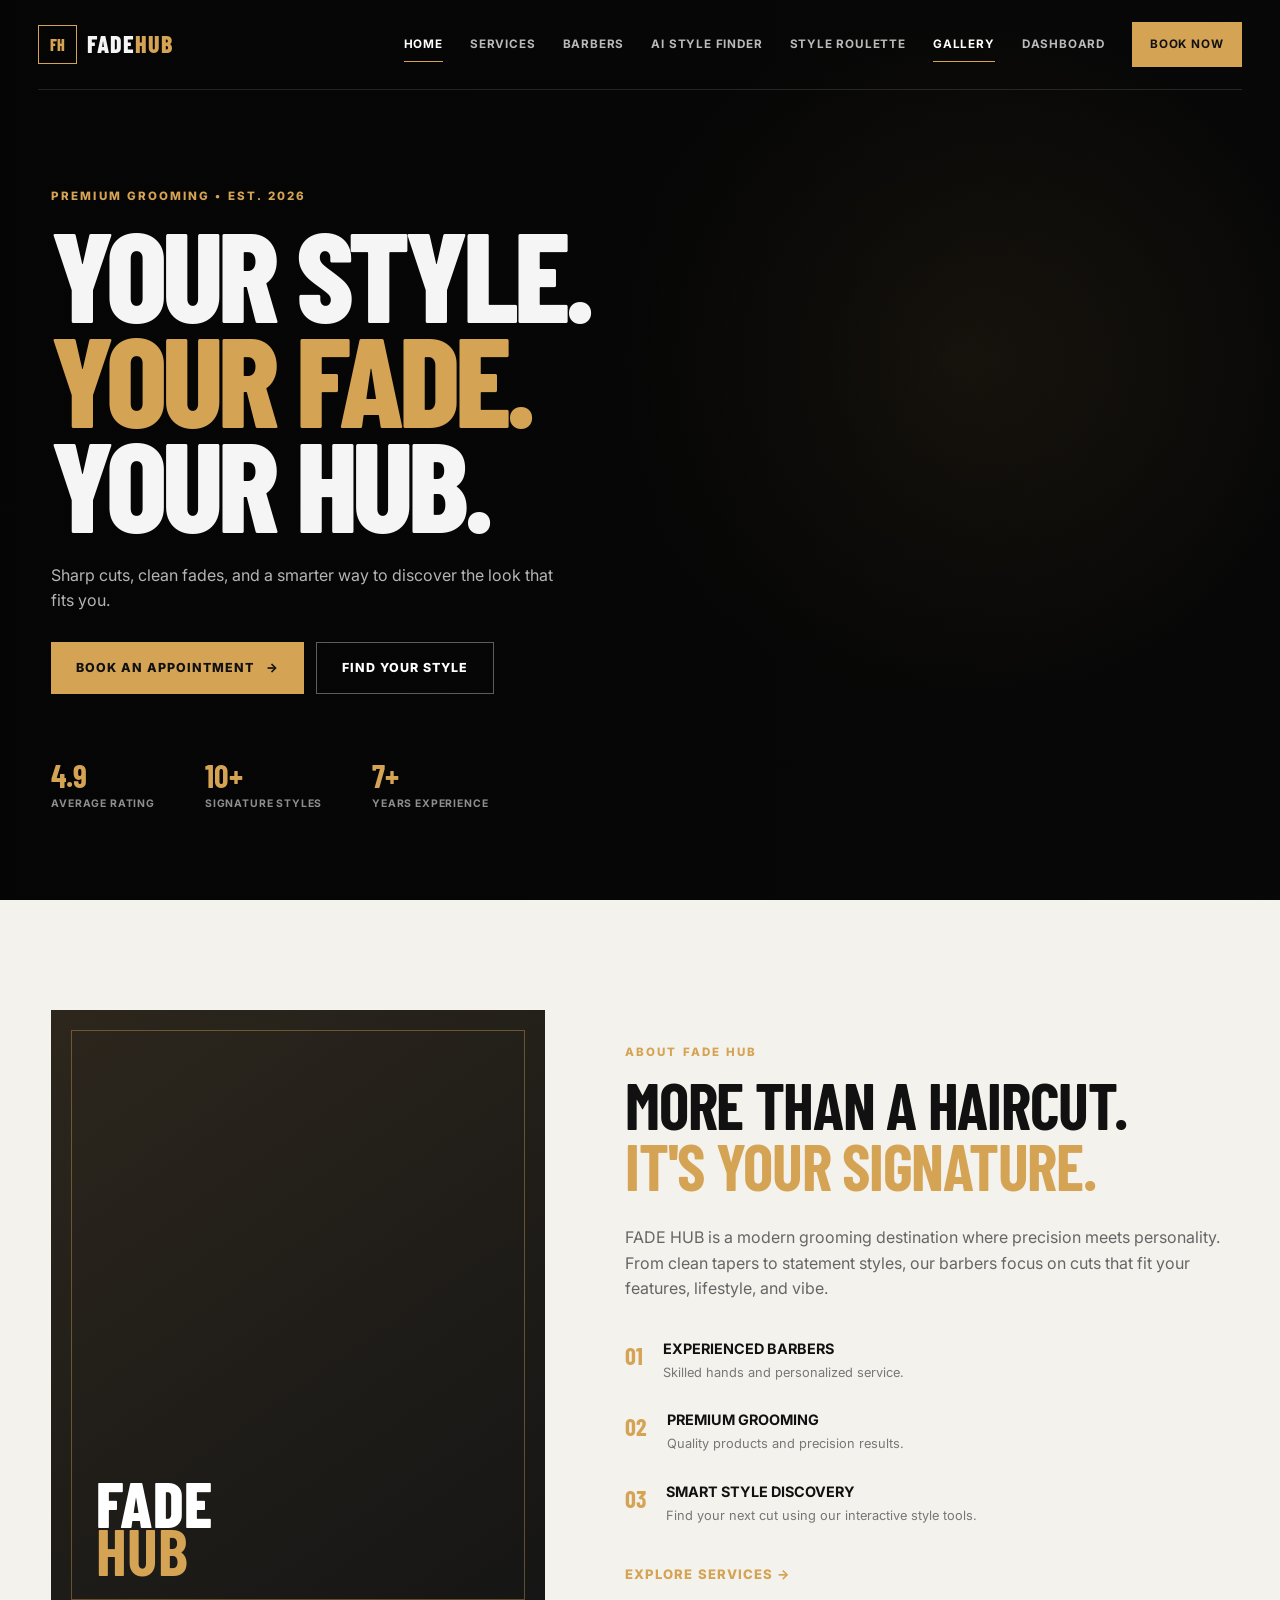
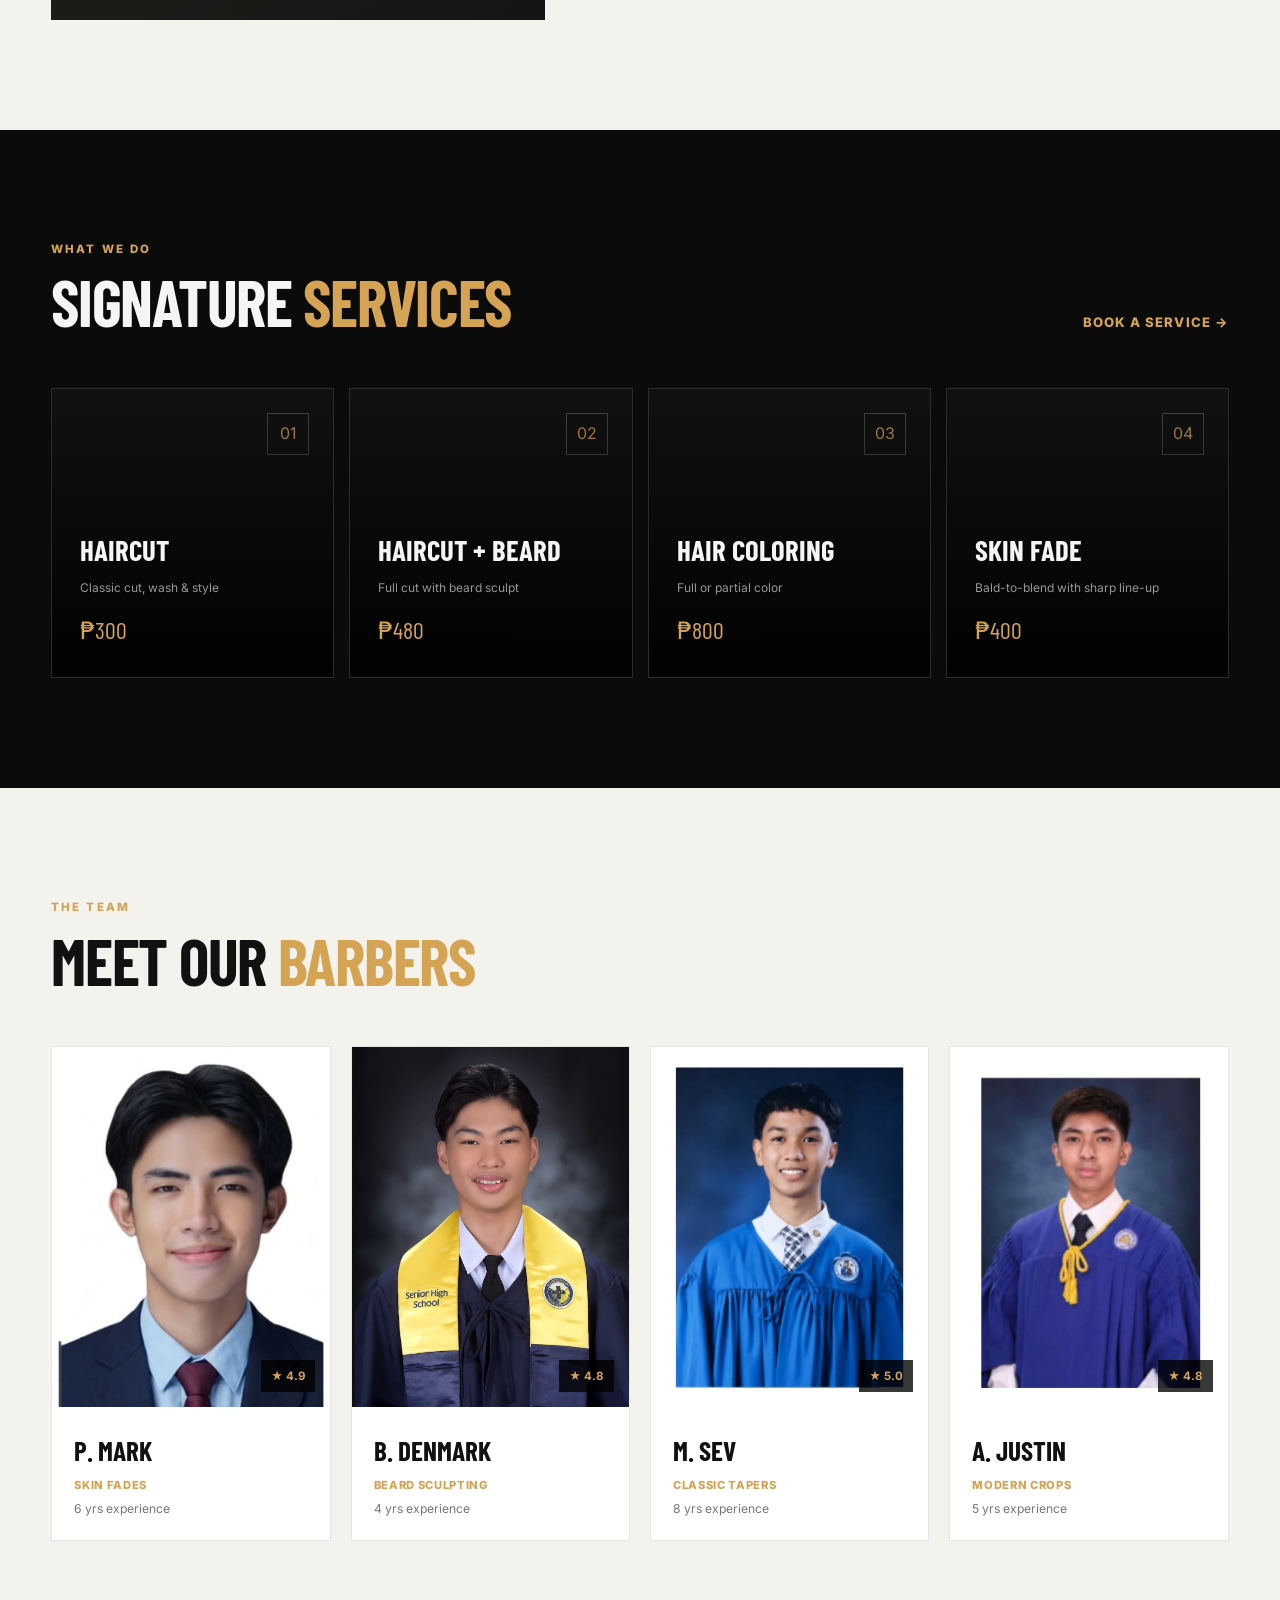
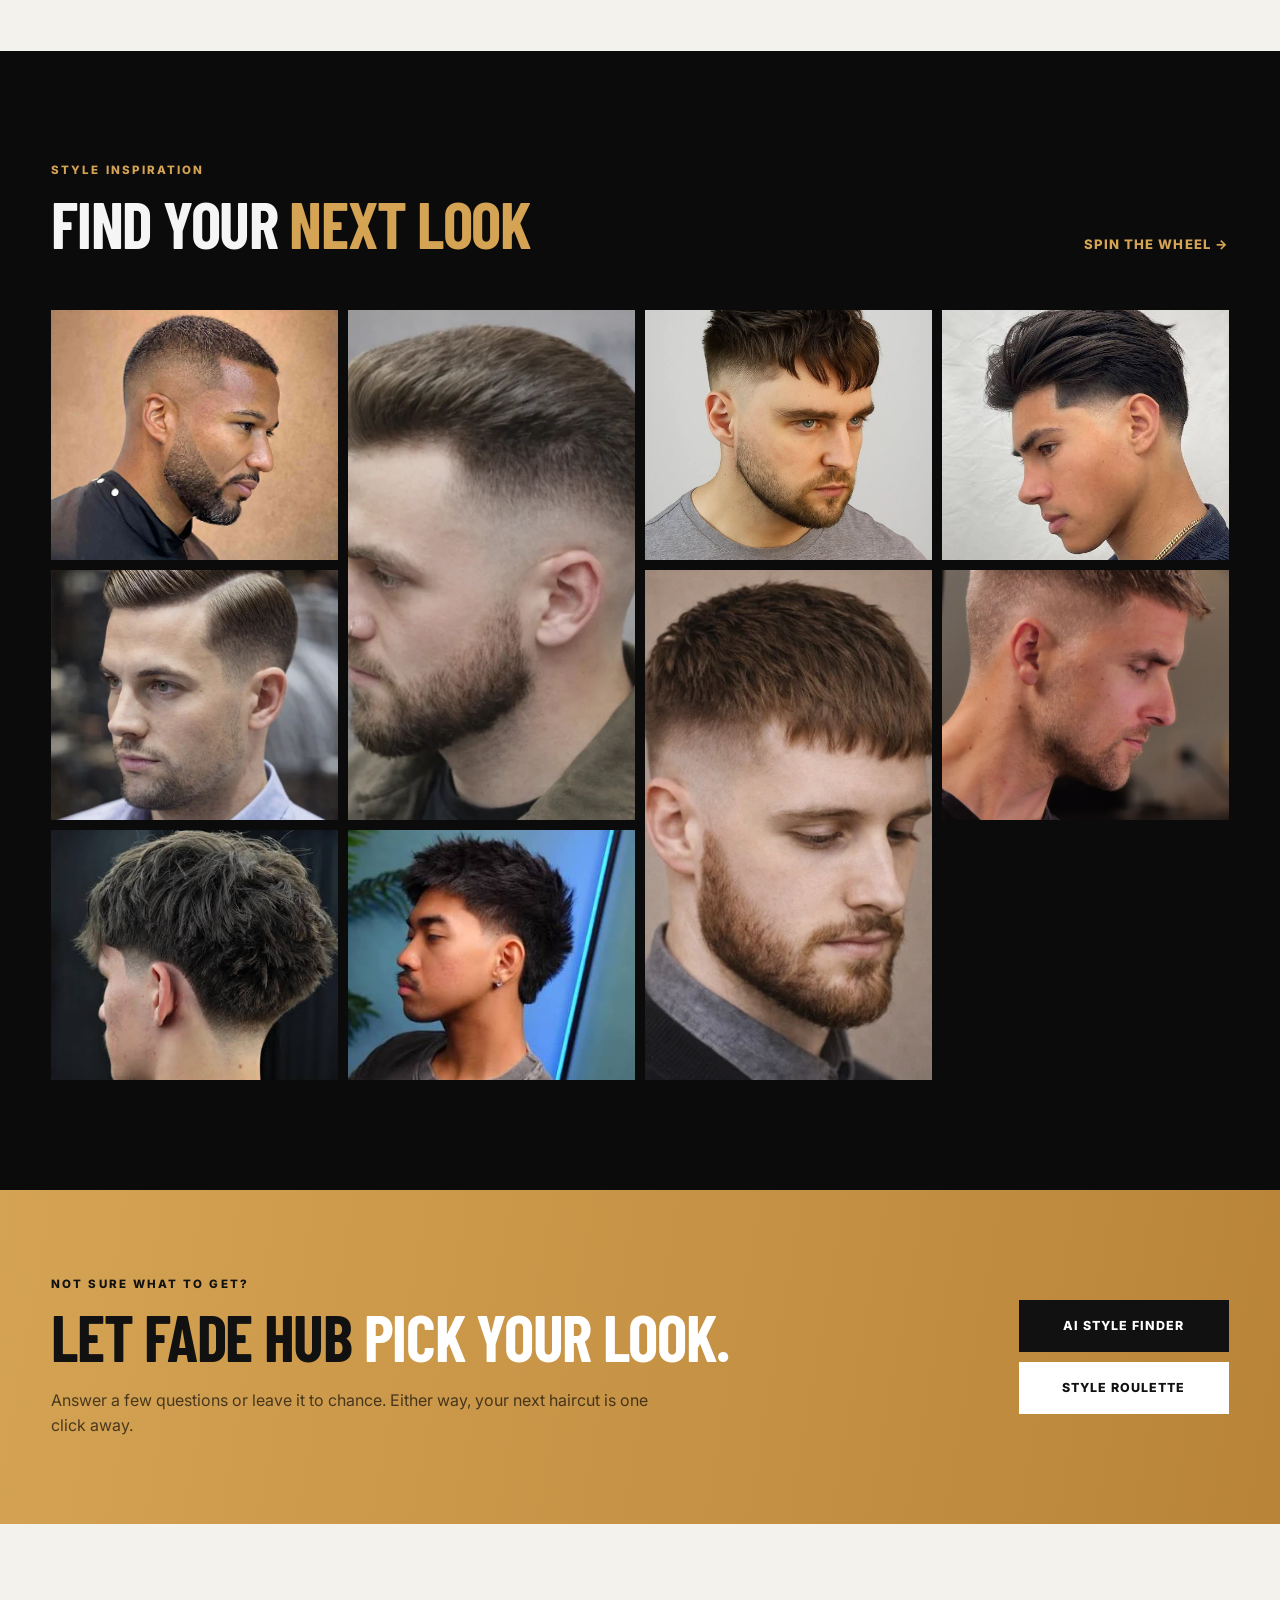
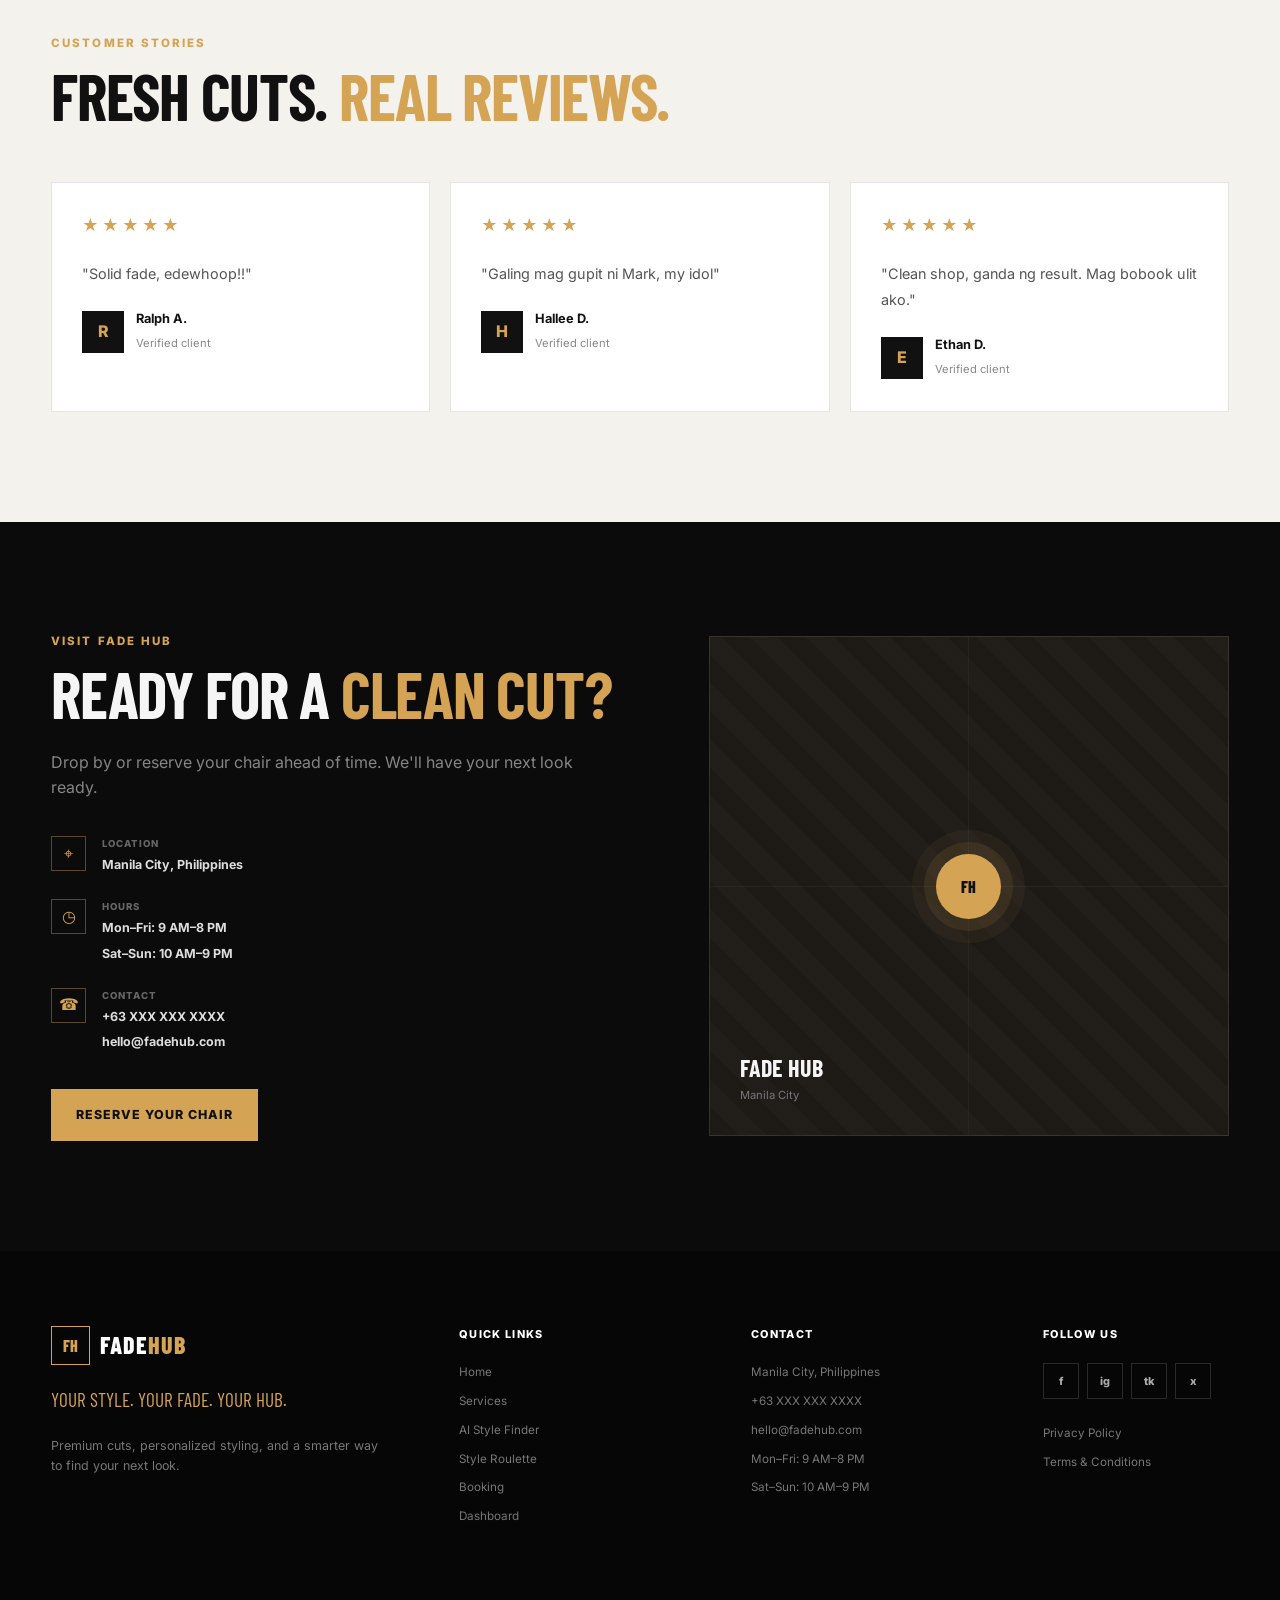
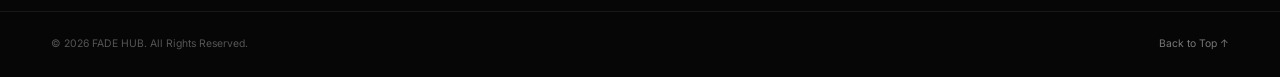
==== commit 6357ff10: "Restore index.html content Restored original content of index.html after accidental deletion." ====
--- a/index.html
+++ b/index.html
@@ -554,7 +554,7 @@
                         </small>
 
                         <strong>
-                            Quezon City, Philippines
+                            Manila City, Philippines
                         </strong>
 
                     </div>
@@ -629,7 +629,7 @@
                 </strong>
 
                 <span>
-                    Quezon City
+                    Manila City
                 </span>
 
             </div>
@@ -718,7 +718,7 @@
             </h4>
 
             <p>
-                Quezon City, Philippines
+                Manila City, Philippines
             </p>
 
             <p>
@@ -819,4 +819,4 @@
 <script src="script.js"></script>
 
 </body>
-</html>  +</html>  
